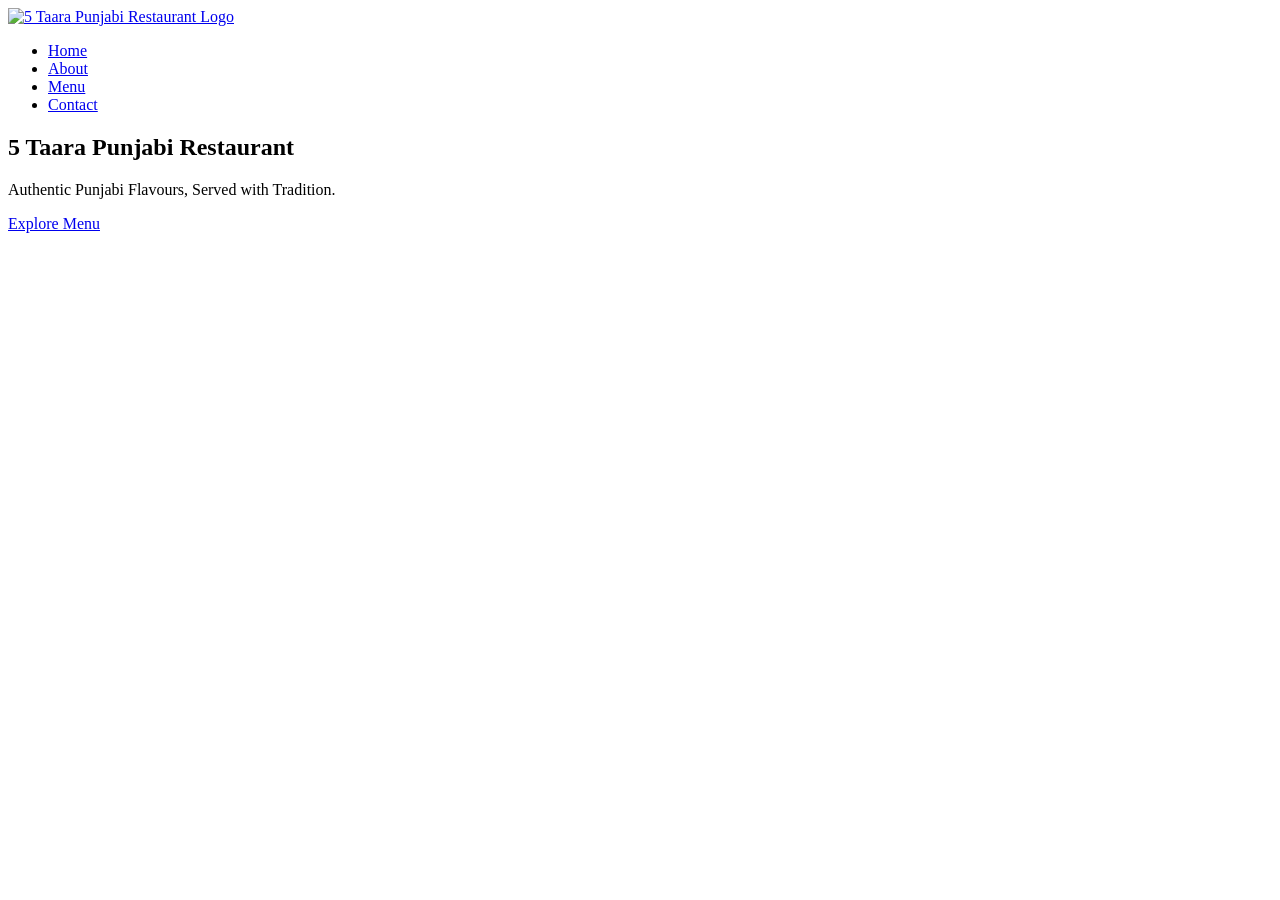
==== index.html @ 8c8c9138 "added para and heading + link to another html" ====
<!DOCTYPE html>
<html lang="en">
<head>
    <meta charset="UTF-8">
    <meta name="viewport" content="width=device-width, initial-scale=1.0">
    <meta name="description" content="5 Taara Punjabi Restaurant - Authentic Punjabi food and traditional flavours.">
    <meta name="author" content="5 Taara Punjabi Restaurant">
    <title>5 Taara Punjabi Restaurant</title>
    <link rel="stylesheet" href="css/style.css">
</head>
<body>
    <header>
        <a href="index.html" class="logo" aria-label="5 Taara Punjabi Restaurant homepage">
            <img src="images/logo.png" alt="5 Taara Punjabi Restaurant Logo">
        </a>
        <nav aria-label="5 Taara Home">
            <ul>
                <li><a href="index.html">Home</a></li>
                <li><a href="about.html">About</a></li>
                <li><a href="shop.html">Menu</a></li>
                <li><a href="contact.html">Contact</a></li>
            </ul>
        </nav>

    </header>
    <main>
        <section class="hero">
        <h1> 5 Taara Punjabi Restaurant</h1>
        <p> Authentic Punjabi Flavours, Served with Tradition.</p>
        <a href="shop.html">Explore Menu</a>
        </section>
    </main>
</body>
</html>
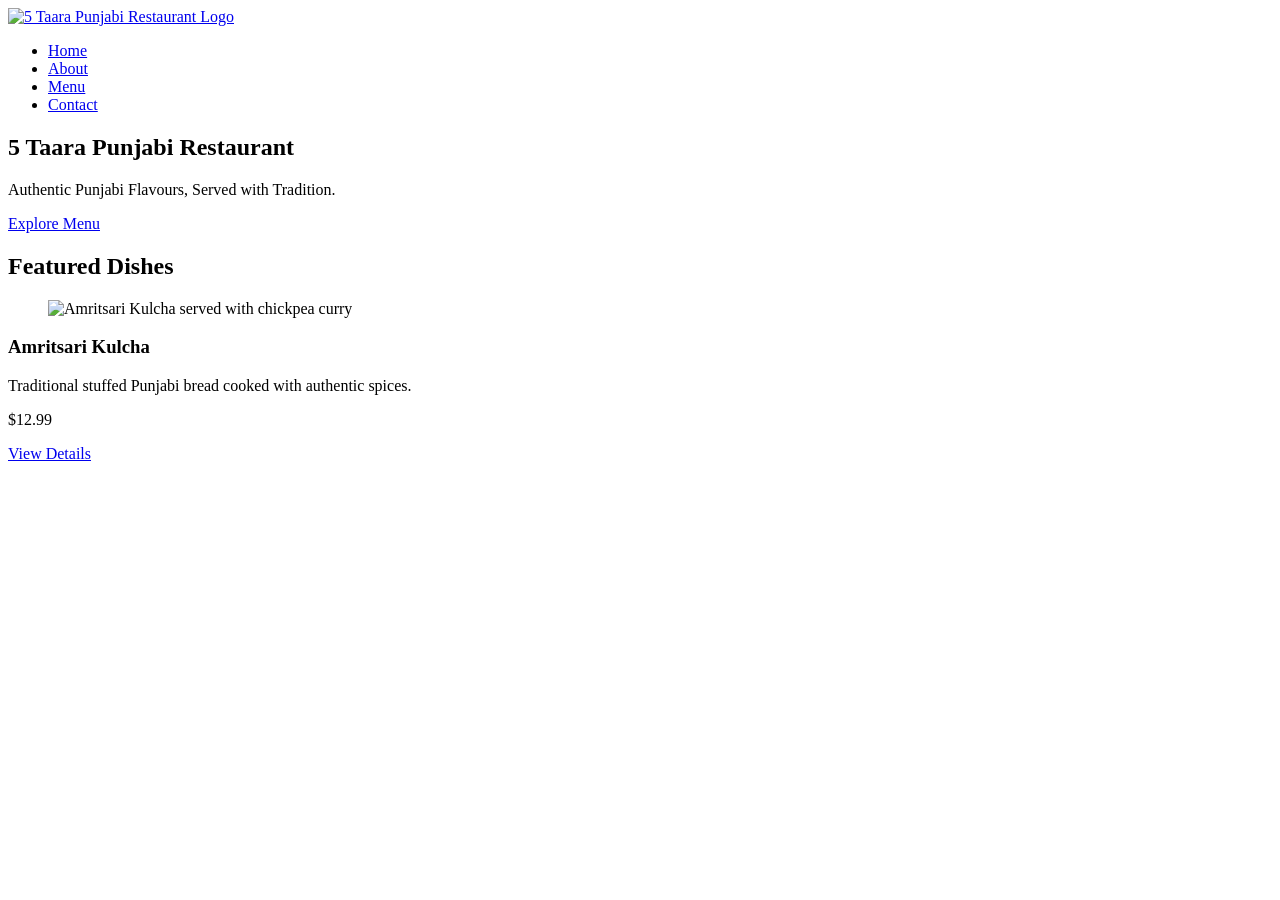
==== commit 63d50488: "added product  and will add image late and file as well and added description of product" ====
--- a/index.html
+++ b/index.html
@@ -29,6 +29,16 @@
         <p> Authentic Punjabi Flavours, Served with Tradition.</p>
         <a href="shop.html">Explore Menu</a>
         </section>
+        <section aria-labelledby="featured">
+            <h2 id="featured">Featured Dishes</h2>
+            <article>
+                <figure><img src="images/kulcha.jpg" alt="Amritsari Kulcha served with chickpea curry"></figure>
+                <h3>Amritsari Kulcha</h3>
+                <p>Traditional stuffed Punjabi bread cooked with authentic spices.</p>
+                <p>$12.99</p>
+                <a href="products/amritsari-kulcha.html">View Details</a>
+            </article>
+        </section>
     </main>
 </body>
 </html>
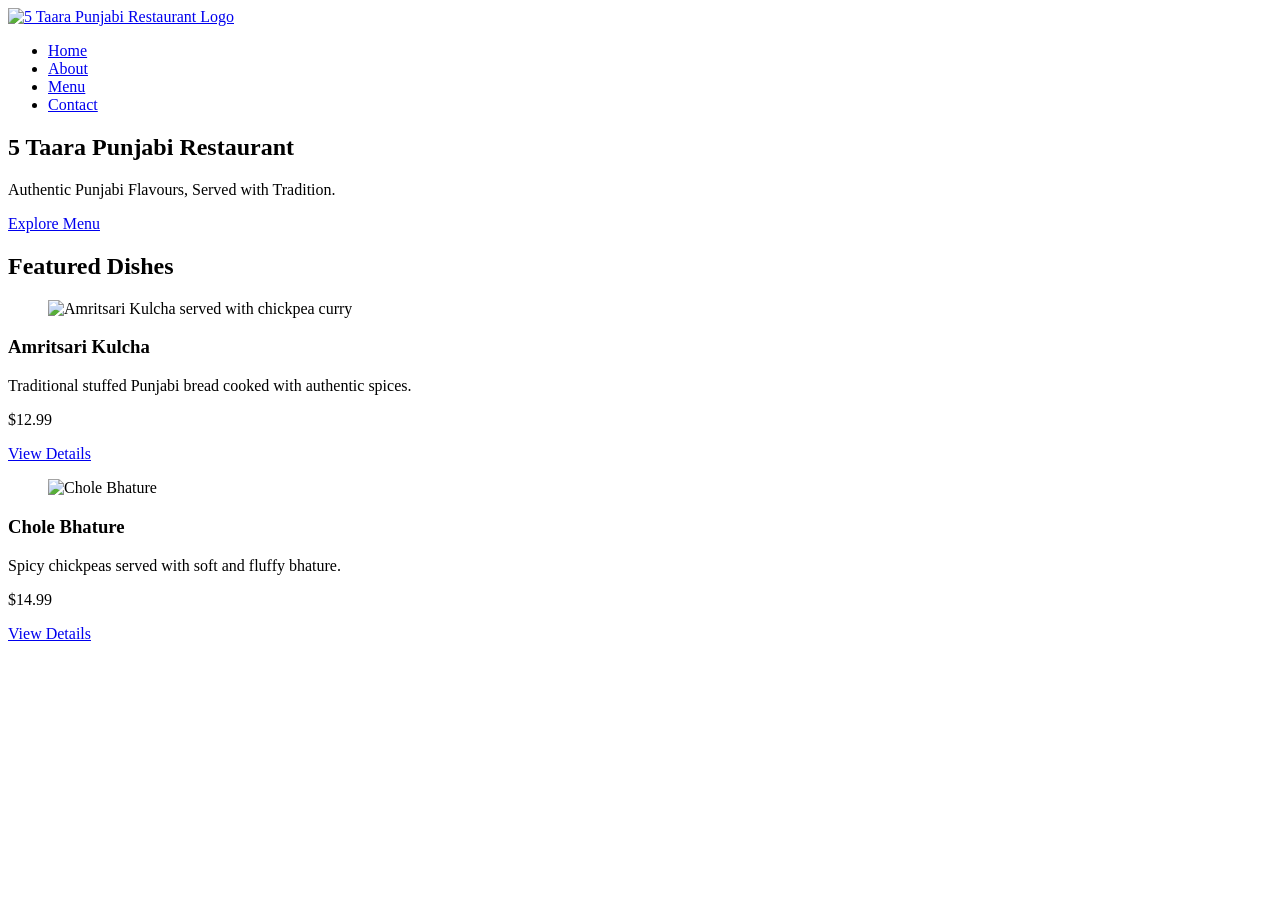
==== commit 78b0f4af: "added another product" ====
--- a/index.html
+++ b/index.html
@@ -38,6 +38,14 @@
                 <p>$12.99</p>
                 <a href="products/amritsari-kulcha.html">View Details</a>
             </article>
+            <article>
+                <figure><img src="images/chole.jpg" alt="Chole Bhature "></figure>
+                <h3>Chole Bhature</h3>
+                <p>Spicy chickpeas served with soft and fluffy bhature.</p>
+                <p>$14.99</p>
+                <a href="products/chole-bhature.html">View Details</a>
+            </article>
+
         </section>
     </main>
 </body>
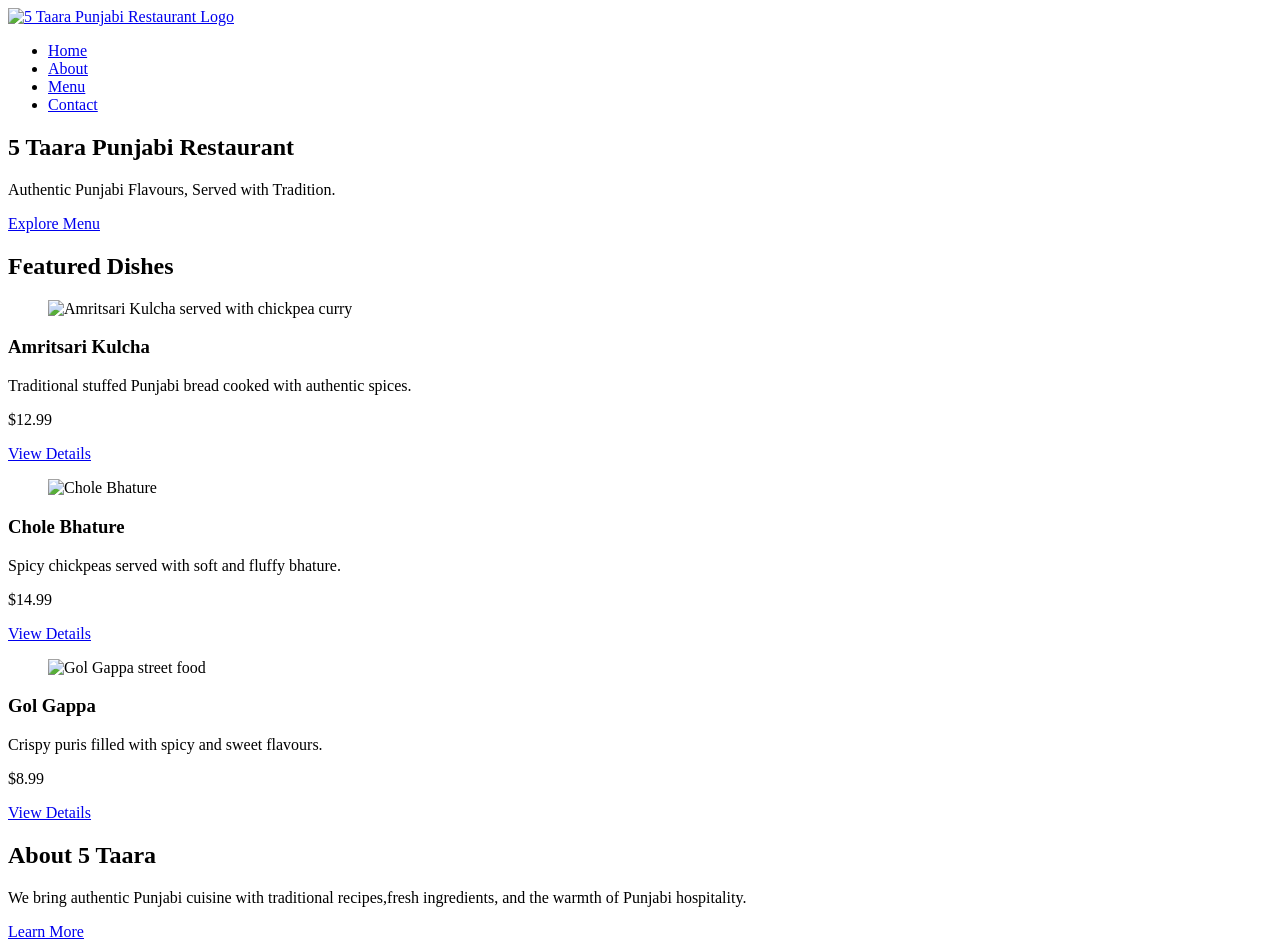
==== commit 0c96cd80: "attached about page link" ====
--- a/index.html
+++ b/index.html
@@ -45,7 +45,18 @@
                 <p>$14.99</p>
                 <a href="products/chole-bhature.html">View Details</a>
             </article>
-
+            <article>
+                <figure><img src="images/golgappa.jpg" alt="Gol Gappa street food"></figure>
+                <h3>Gol Gappa</h3>
+                <p>Crispy puris filled with spicy and sweet flavours.</p>
+                <p>$8.99</p>
+                <a href="products/gol-gappa.html">View Details</a>
+            </article>
+        </section>
+        <section>
+            <h2>About 5 Taara</h2>
+            <p>We bring authentic Punjabi cuisine with traditional recipes,fresh ingredients, and the warmth of Punjabi hospitality.</p>
+            <a href="about.html">Learn More</a>
         </section>
     </main>
 </body>
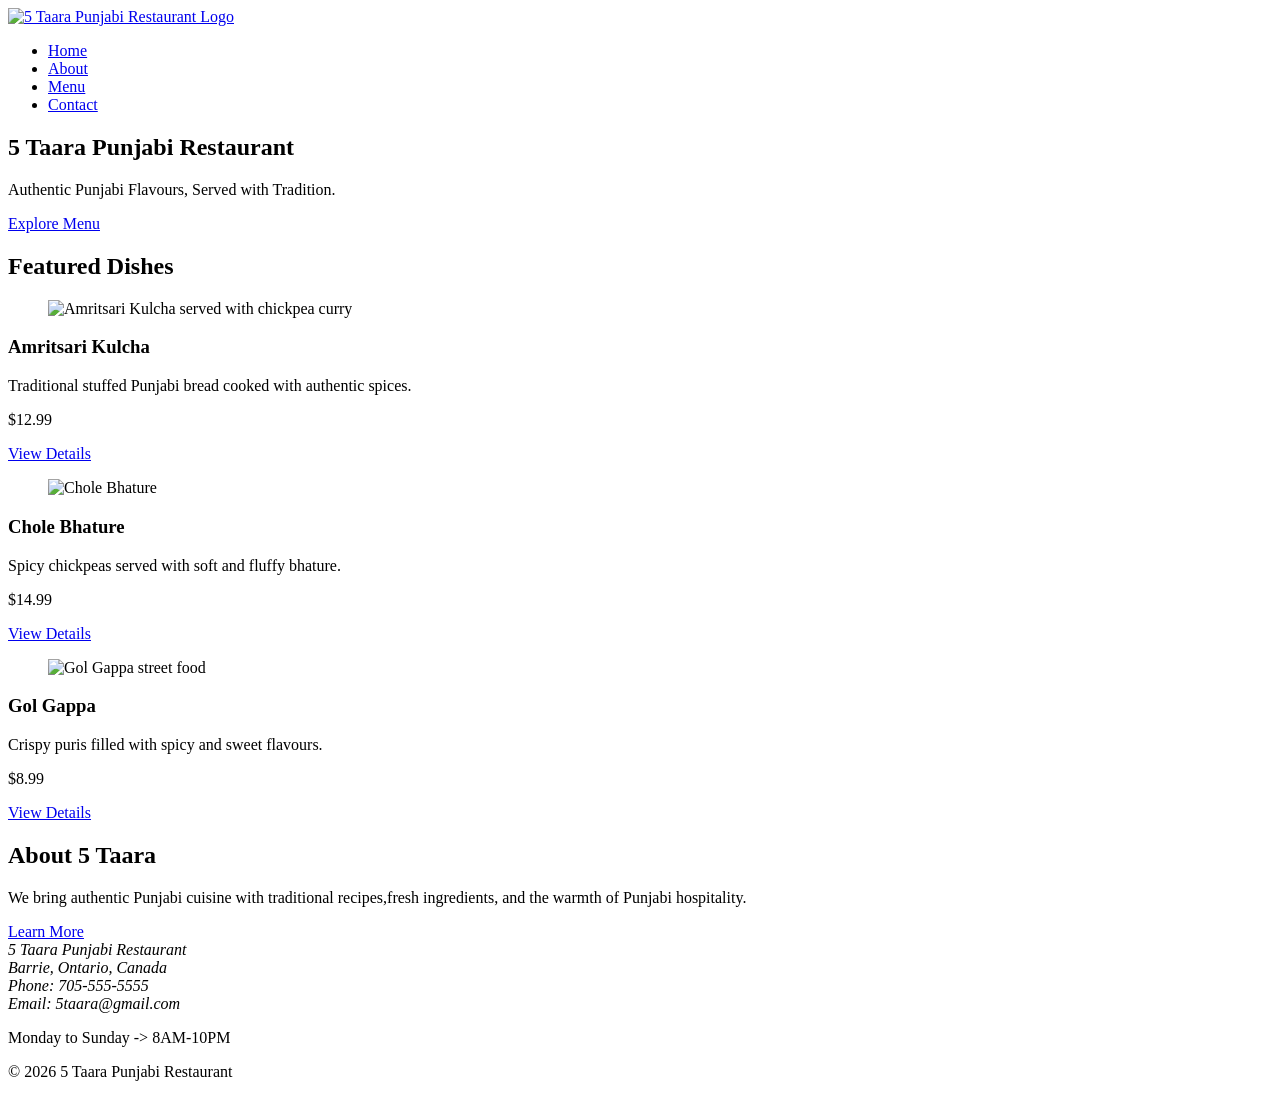
==== commit e6558c31: "added footer address timing all info" ====
--- a/index.html
+++ b/index.html
@@ -59,5 +59,15 @@
             <a href="about.html">Learn More</a>
         </section>
     </main>
+    <footer>
+        <address>
+            5 Taara Punjabi Restaurant<br>
+            Barrie, Ontario, Canada<br>
+            Phone: 705-555-5555<br>
+            Email: 5taara@gmail.com
+        </address>
+        <p>Monday to Sunday -> 8AM-10PM</p>
+        <p>&copy; 2026 5 Taara Punjabi Restaurant</p>
+    </footer>
 </body>
 </html>
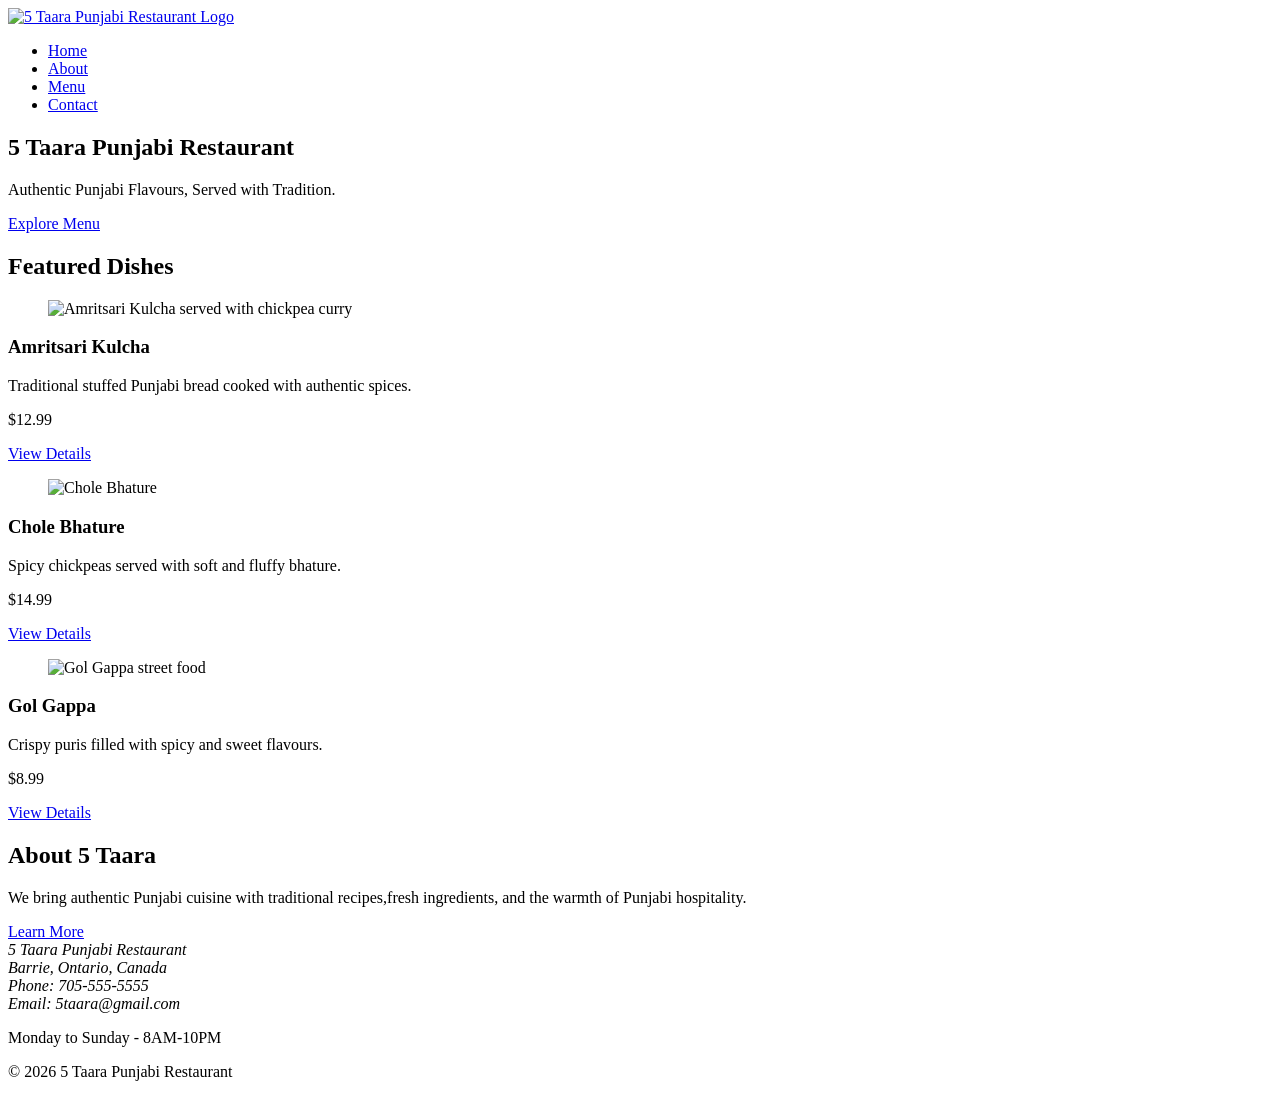
==== commit 0000ee58: "added meta data and title in about.html" ====
--- a/index.html
+++ b/index.html
@@ -66,7 +66,7 @@
             Phone: 705-555-5555<br>
             Email: 5taara@gmail.com
         </address>
-        <p>Monday to Sunday -> 8AM-10PM</p>
+        <p>Monday to Sunday - 8AM-10PM</p>
         <p>&copy; 2026 5 Taara Punjabi Restaurant</p>
     </footer>
 </body>
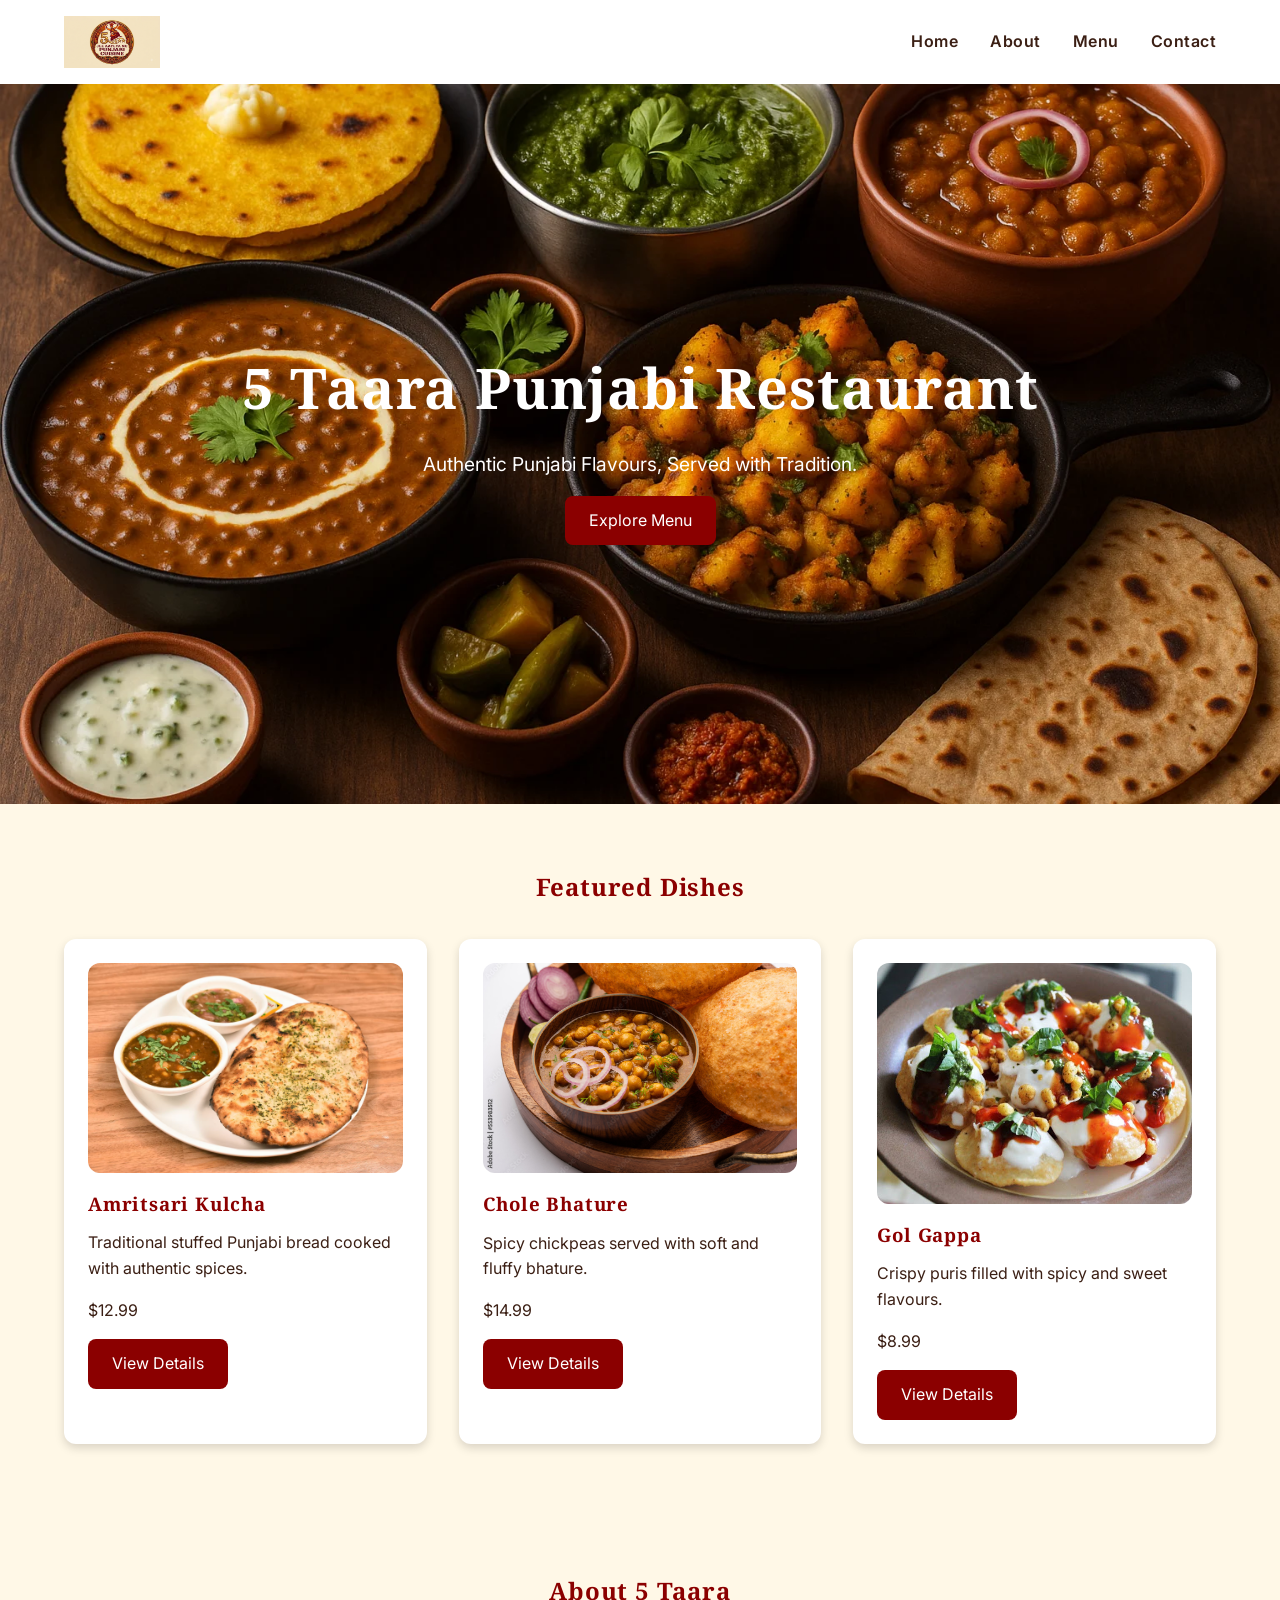
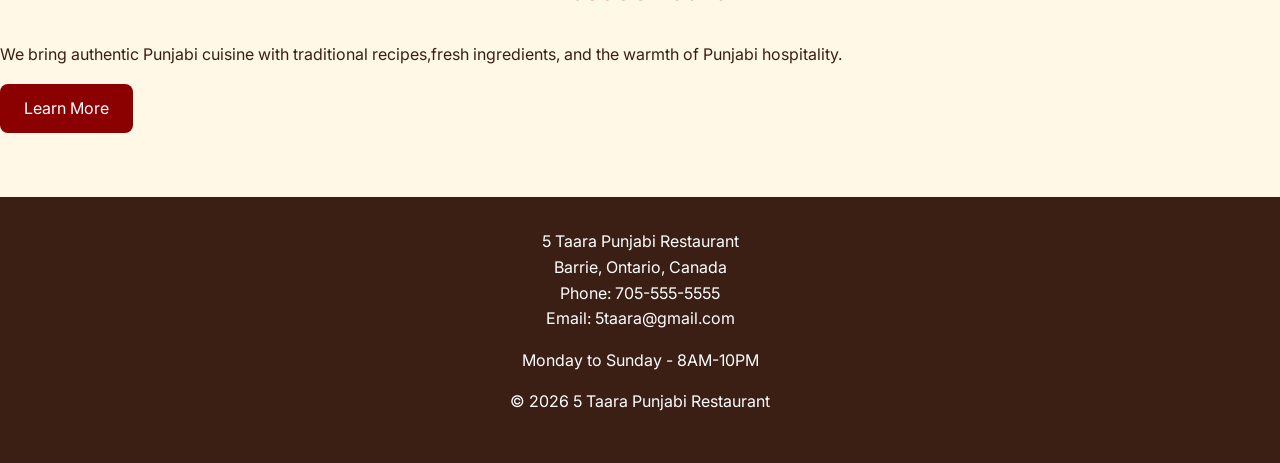
==== commit 4c6f9019: "did adjustments acc to images" ====
--- a/index.html
+++ b/index.html
@@ -10,6 +10,7 @@
 </head>
 <body>
     <header>
+         <div class="container">
         <a href="index.html" class="logo" aria-label="5 Taara Punjabi Restaurant homepage">
             <img src="images/logo.png" alt="5 Taara Punjabi Restaurant Logo">
         </a>
@@ -21,37 +22,43 @@
                 <li><a href="contact.html">Contact</a></li>
             </ul>
         </nav>
-
+        </div>
     </header>
     <main>
         <section class="hero">
-        <h1> 5 Taara Punjabi Restaurant</h1>
-        <p> Authentic Punjabi Flavours, Served with Tradition.</p>
-        <a href="shop.html">Explore Menu</a>
+            <div class="container">
+                <h1> 5 Taara Punjabi Restaurant</h1>
+                <p> Authentic Punjabi Flavours, Served with Tradition.</p>
+                <a href="shop.html">Explore Menu</a>
+            </div>
         </section>
         <section aria-labelledby="featured">
+            <div class="container">
             <h2 id="featured">Featured Dishes</h2>
+            <div class="products">
             <article>
-                <figure><img src="images/kulcha.jpg" alt="Amritsari Kulcha served with chickpea curry"></figure>
+                <figure><img src="images/kulcha.avif" alt="Amritsari Kulcha served with chickpea curry"></figure>
                 <h3>Amritsari Kulcha</h3>
                 <p>Traditional stuffed Punjabi bread cooked with authentic spices.</p>
                 <p>$12.99</p>
                 <a href="products/amritsari-kulcha.html">View Details</a>
             </article>
             <article>
-                <figure><img src="images/chole.jpg" alt="Chole Bhature "></figure>
+                <figure><img src="images/chole-bhature.jpg" alt="Chole Bhature "></figure>
                 <h3>Chole Bhature</h3>
                 <p>Spicy chickpeas served with soft and fluffy bhature.</p>
                 <p>$14.99</p>
                 <a href="products/chole-bhature.html">View Details</a>
             </article>
             <article>
-                <figure><img src="images/golgappa.jpg" alt="Gol Gappa street food"></figure>
+                <figure><img src="images/gol-gappa.jpg" alt="Gol Gappa street food"></figure>
                 <h3>Gol Gappa</h3>
                 <p>Crispy puris filled with spicy and sweet flavours.</p>
                 <p>$8.99</p>
                 <a href="products/gol-gappa.html">View Details</a>
             </article>
+            </div>
+            </div>
         </section>
         <section>
             <h2>About 5 Taara</h2>
--- a/css/style.css
+++ b/css/style.css
@@ -0,0 +1,220 @@
+/*Google font*/
+@import url('https://fonts.googleapis.com/css2?family=Inter:wght@400;500;600&family=Noto+Serif:wght@600;700&display=swap');
+
+/* Color Palette */
+:root{
+    --primary:#8B0000;
+    --secondary:#D4A017;
+    --accent:#2E8B57;
+    --cream:#FFF8E7;
+    --brown:#3B1F14;
+    --white:#FFFFFF;
+    --shadow:0 4px 10px rgba(0,0,0,0.15); /*create shadow effect to give element raised look*/
+}
+/* General Styles */
+*{
+    margin:0;
+    padding:0;
+    box-sizing:border-box;
+}
+
+body{
+    font-family:'Inter',sans-serif;
+    background:var(--cream);
+    color:var(--brown);
+    line-height:1.6;
+}
+h1,
+h2,
+h3{
+    font-family:'Noto Serif',serif;
+    letter-spacing:0.05rem;
+    color:var(--primary);
+}
+
+p{
+    margin-bottom:1rem;
+}
+
+img{
+    max-width:100%;
+    display:block;
+}
+a{
+    text-decoration:none;
+    color:inherit;
+}
+
+ul{
+    list-style:none;
+}
+/* Container */
+.container{
+    width:90%;
+    max-width:75rem;
+    margin:auto;
+}
+/* Header */
+header{
+    background:var(--white);
+    box-shadow:var(--shadow);
+}
+
+header .container{
+    display:flex;
+    justify-content:space-between;
+    align-items:center;
+    padding:1rem 0;
+}
+header img{
+    width:6rem;
+}
+/* Navigation */
+nav ul{
+    display:flex;
+    gap:2rem;
+}
+nav a{
+    font-weight:600;
+    letter-spacing:0.03rem;
+    transition:0.3s;
+}
+nav a:hover{
+    color:var(--primary);
+}
+/* Hero Section */
+.hero{
+    height:80vh;/*80%of screen height*/
+    display:flex;
+    align-items:center;
+    justify-content:center;
+    text-align:center;
+    color:var(--white);
+    background:url("../images/hero.webp") center/cover no-repeat;
+}
+
+.hero h1{
+    color:var(--white);
+    font-size:clamp(2rem,5vw,3.5rem);/*(min, recommended, max)*/
+    margin-bottom:1rem;
+}
+
+.hero p{
+    font-size:1.2rem;
+    color:var(--white);
+}
+/* Buttons */
+.hero a,
+section a,
+button{
+    display:inline-block;
+    background:var(--primary);
+    color:var(--white);
+    padding:0.75rem 1.5rem;
+    border-radius:0.5rem;
+    border:none;
+    cursor:pointer;
+    transition:0.3s;
+}
+
+.hero a:hover,
+section a:hover,
+button:hover{
+    background:var(--secondary);
+    color:var(--brown);
+}
+/* Sections */
+section{
+    padding:4rem 0;
+}
+section h1,
+section h2{
+    text-align:center;
+    margin-bottom:2rem;
+}
+/* Product Cards */
+.products{
+    display:grid;
+    grid-template-columns:repeat(3,1fr);
+    gap:2rem;
+}
+article{
+    background:var(--white);
+    padding:1.5rem;
+    border-radius:0.75rem;
+    box-shadow:var(--shadow);
+    transition:0.3s;
+}
+article:hover{
+    transform:translateY(-0.3rem);
+}
+article img{
+    border-radius:0.75rem;
+    margin-bottom:1rem;
+}
+article h3{
+    margin-bottom:0.75rem;
+}
+/* Contact Form */
+form{
+    max-width:40rem;
+    margin:auto;
+}
+label{
+    display:block;
+    margin-top:1rem;
+    font-weight:600;
+}
+input,
+textarea{
+    width:100%;
+    padding:0.75rem;
+    margin-top:0.3rem;
+    border:0.06rem solid var(--brown);
+    border-radius:0.4rem;
+    font-family:'Inter',sans-serif;
+}
+textarea{
+    height:8rem;
+}
+/* Footer */
+footer{
+    background:var(--brown);
+    color:var(--white);
+    text-align:center;
+    padding:2rem;
+}
+footer address{
+    font-style:normal;
+    margin-bottom:1rem;
+}
+/* Responsive Design */
+@media(max-width:780px){
+
+header .container{
+    flex-direction:column;
+    gap:1rem;
+}
+
+nav ul{
+    flex-direction:column;
+    text-align:center;
+    gap:1rem;
+}
+
+.products{
+    grid-template-columns:1fr;
+}
+
+.hero{
+    height:60vh;
+}
+
+.hero p{
+    font-size:1rem;
+}
+
+section{
+    padding:2.5rem 0;
+}
+}
